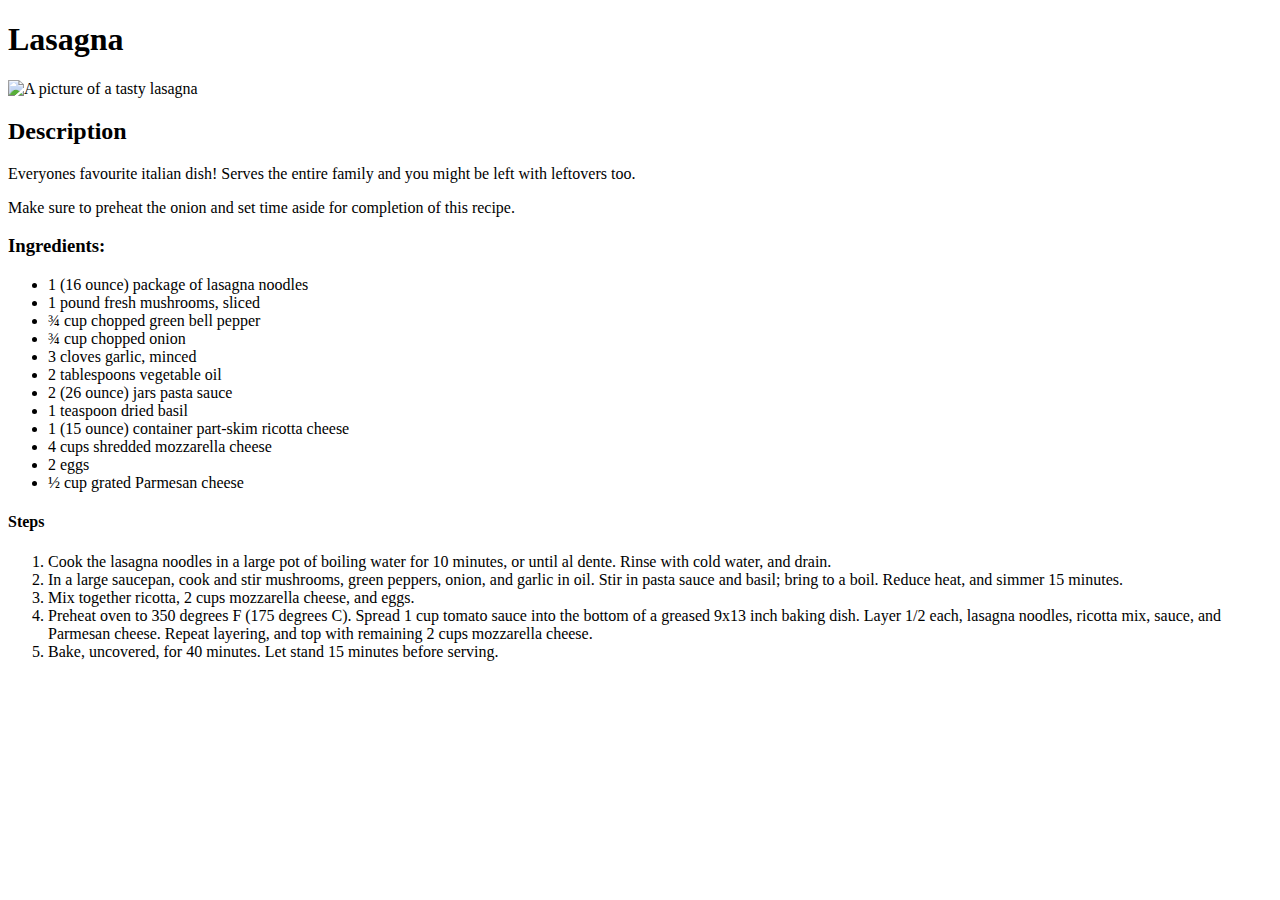
==== recipes/lasagna.html @ 0aa27d83 "../img/lasagna.jpg" ====
<!DOCTYPE html>
<html lang="en">
<head>
    <meta charset="UTF-8">
    <meta http-equiv="X-UA-Compatible" content="IE=edge">
    <meta name="viewport" content="width=device-width, initial-scale=1.0">
    <title>Recipes</title>
</head>
<body>

    <h1>Lasagna</h1>

    <img src="../img/lasagna.jpg" alt="A picture of a tasty lasagna">
    <h2>Description</h2>

    <p>Everyones favourite italian dish! 
        Serves the entire family and you might be left with leftovers too.</p>

    <p>Make sure to preheat the onion and set time aside for 
        completion of this recipe. </p>

    <h3>Ingredients:</h3>

    <ul>
        <li>1 (16 ounce) package of lasagna noodles</li>
        <li>1 pound fresh mushrooms, sliced</li>
        <li>¾ cup chopped green bell pepper</li>
        <li>¾ cup chopped onion</li>
        <li>3 cloves garlic, minced</li>
        <li>2 tablespoons vegetable oil</li>
        <li>2 (26 ounce) jars pasta sauce</li>
        <li>1 teaspoon dried basil</li>
        <li>1 (15 ounce) container part-skim ricotta cheese</li>
        <li>4 cups shredded mozzarella cheese</li>
        <li>2 eggs</li>
        <li>½ cup grated Parmesan cheese</li>
    </ul>

    <h4>Steps</h4>
    <ol>
        <li>Cook the lasagna noodles in a large pot of boiling water for 10 minutes, or until al dente. Rinse with cold water, and drain.</li>


        <li>In a large saucepan, cook and stir mushrooms, green peppers, onion, and garlic in oil. 
            Stir in pasta sauce and basil; bring to a boil. Reduce heat, and simmer 15 minutes.</li>

        <li>Mix together ricotta, 2 cups mozzarella cheese, and eggs.</li>

        <li>Preheat oven to 350 degrees F (175 degrees C). Spread 1 cup tomato sauce into the bottom of a greased 9x13 inch baking dish. 
            Layer 1/2 each, lasagna noodles, ricotta mix, sauce, and Parmesan cheese. Repeat layering, and top with remaining 2 cups mozzarella cheese.</li>

        <li>Bake, uncovered, for 40 minutes. Let stand 15 minutes before serving.</li>

    </ol>

    

</body>
</html>
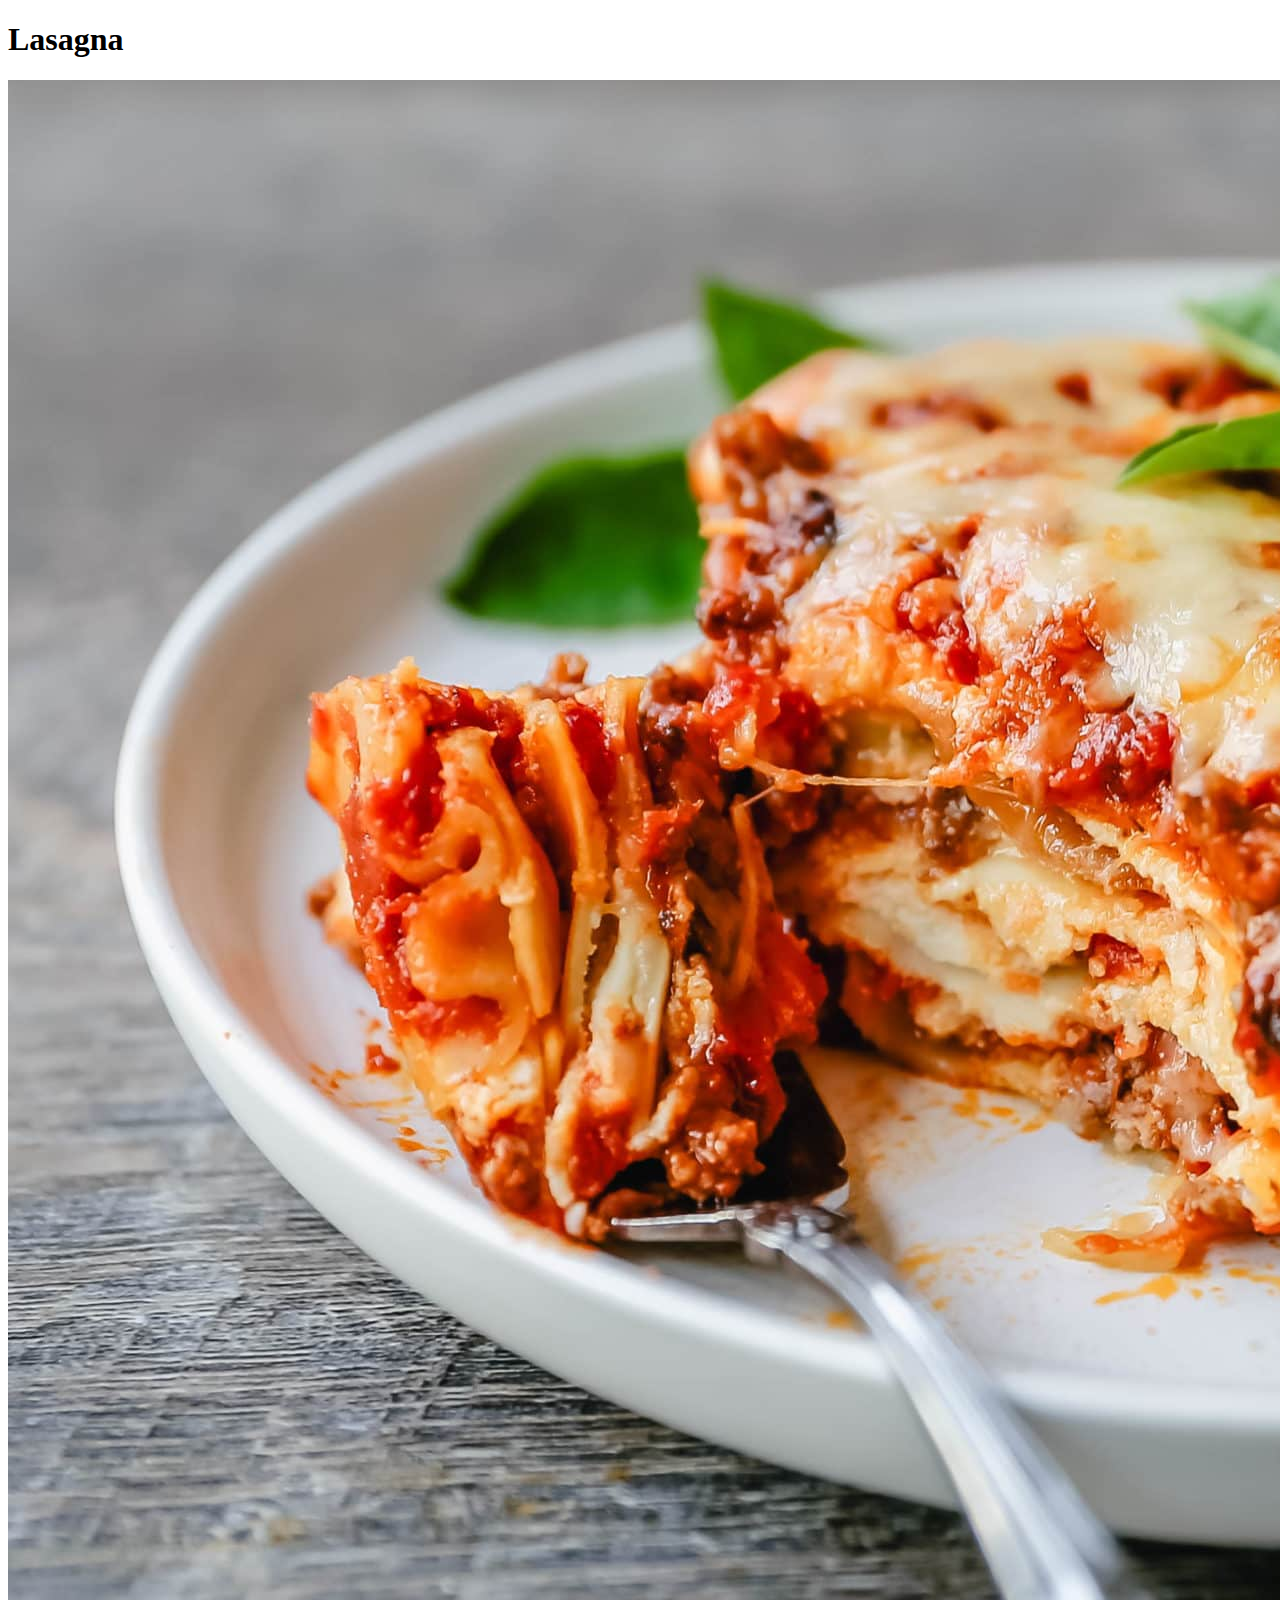
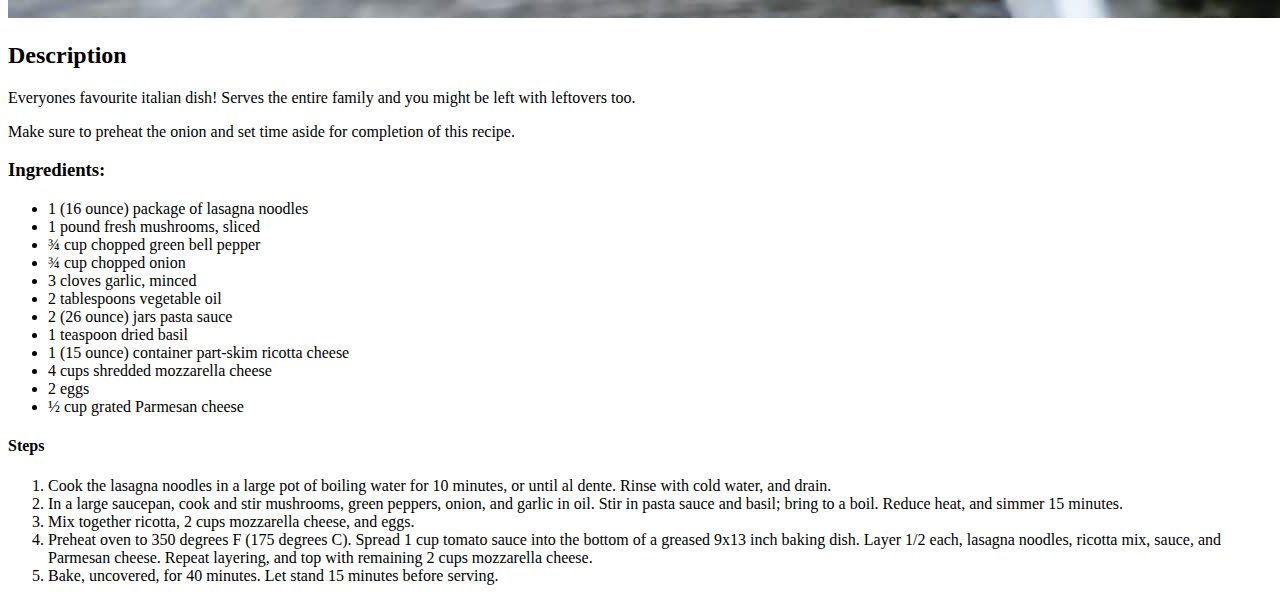
==== commit d9bebae0: "Adding css" ====
--- a/recipes/lasagna.html
+++ b/recipes/lasagna.html
@@ -4,6 +4,7 @@
     <meta charset="UTF-8">
     <meta http-equiv="X-UA-Compatible" content="IE=edge">
     <meta name="viewport" content="width=device-width, initial-scale=1.0">
+    <link rel="stylesheet" href="..style.css">
     <title>Recipes</title>
 </head>
 <body>
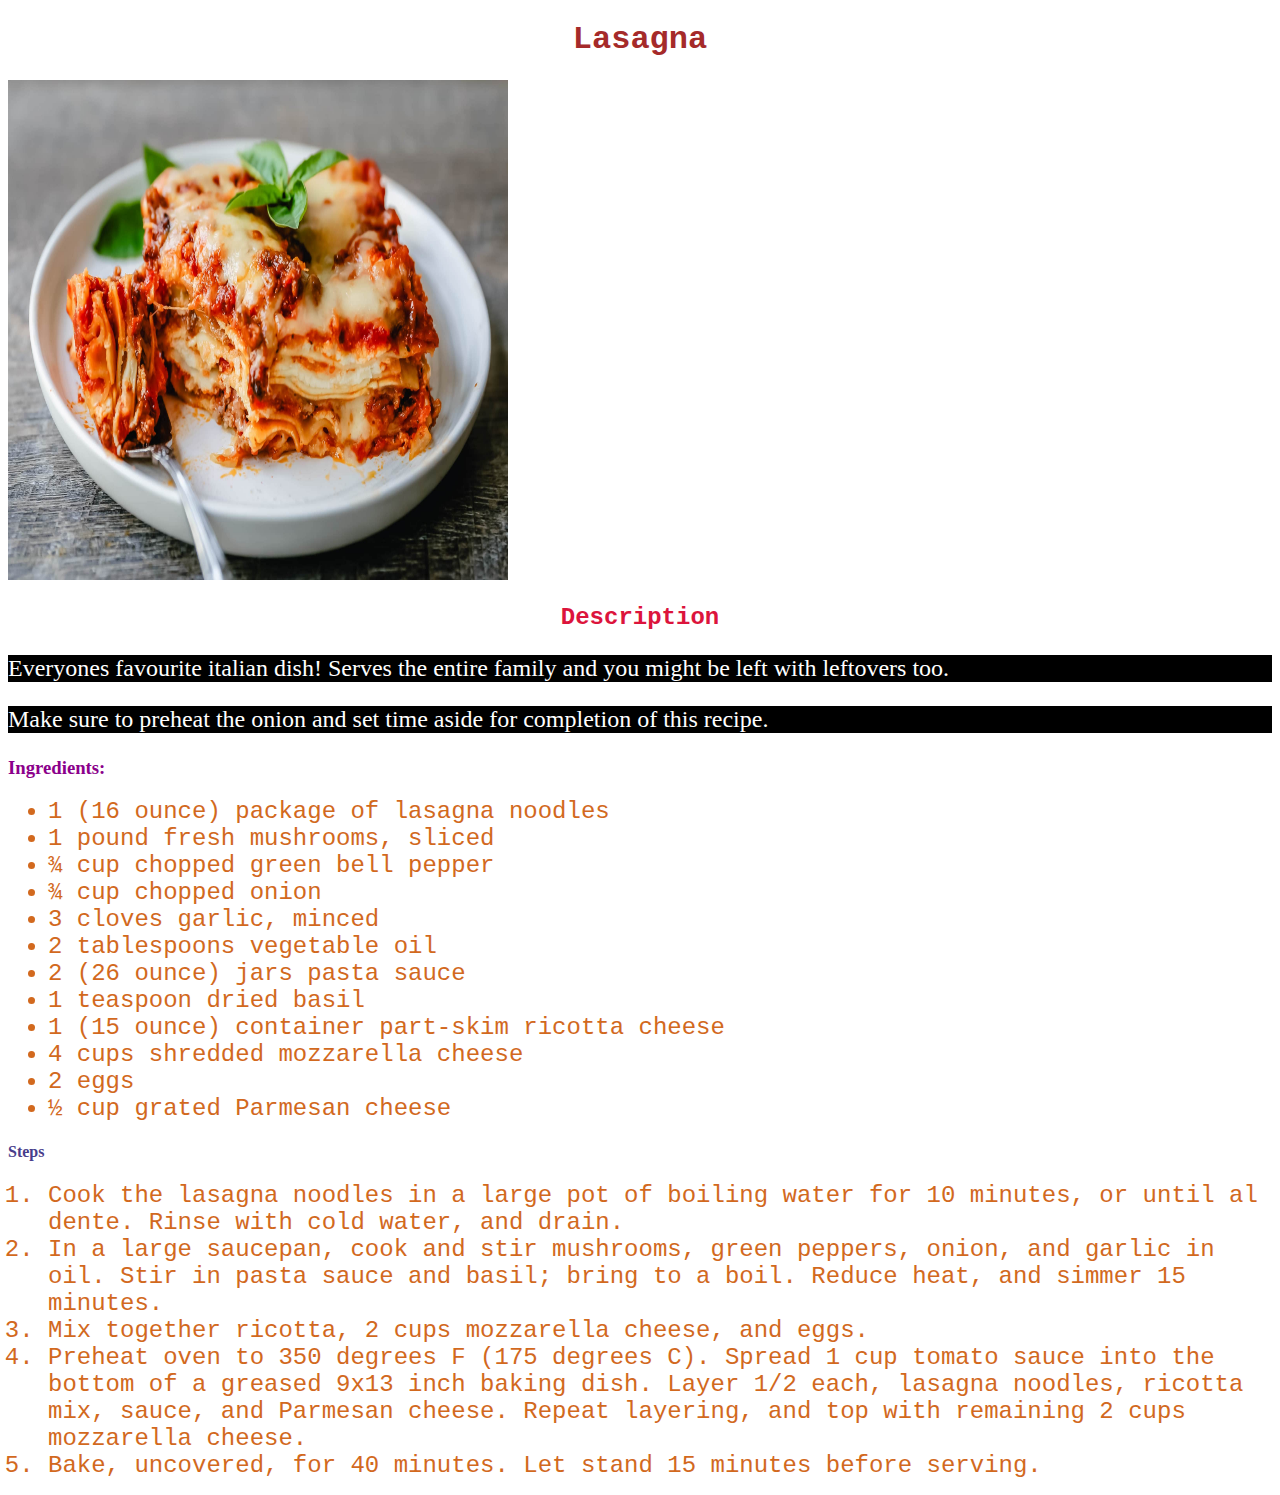
==== commit 6846933d: "More changes css" ====
--- a/recipes/lasagna.html
+++ b/recipes/lasagna.html
@@ -4,7 +4,7 @@
     <meta charset="UTF-8">
     <meta http-equiv="X-UA-Compatible" content="IE=edge">
     <meta name="viewport" content="width=device-width, initial-scale=1.0">
-    <link rel="stylesheet" href="..style.css">
+    <link rel="stylesheet" href="../style.css">
     <title>Recipes</title>
 </head>
 <body>
--- a/style.css
+++ b/style.css
@@ -0,0 +1,44 @@
+h1,
+h2,
+h3
+h4 {
+    text-align: center;
+    font-family: 'Courier New', Courier, monospace;
+    font-weight: 700;
+
+}
+
+h1 {
+    color: brown;
+
+}
+
+h2 {
+    color: crimson;
+}
+
+h3 {
+    color:darkmagenta;
+}
+
+h4{
+    color:darkslateblue
+}
+
+li {
+    font-size: 24px;
+    color:chocolate;
+    font-family: 'Courier New', Courier, monospace;
+
+}
+
+p {
+    color: white;
+    background-color: black;
+    font-size: 24px;
+}
+
+img {
+    height: 500px;
+    width: 500px;
+}